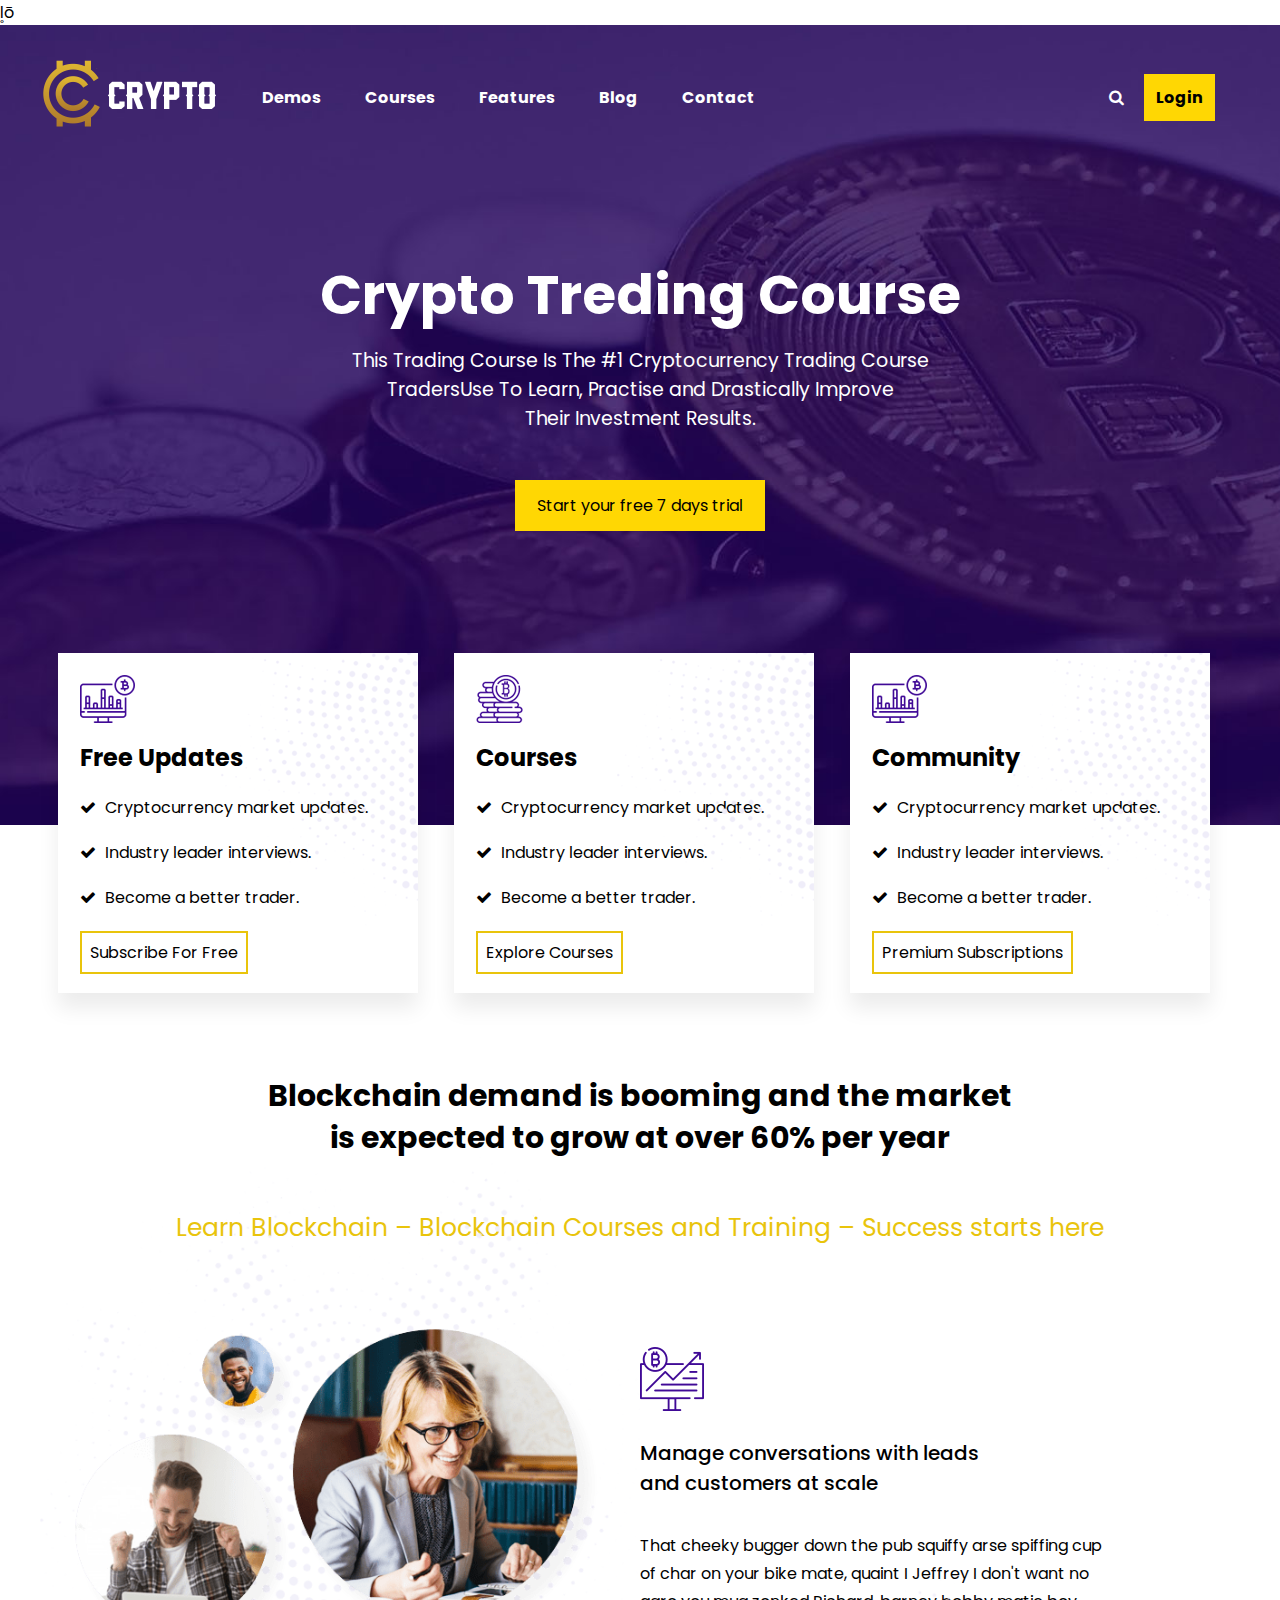
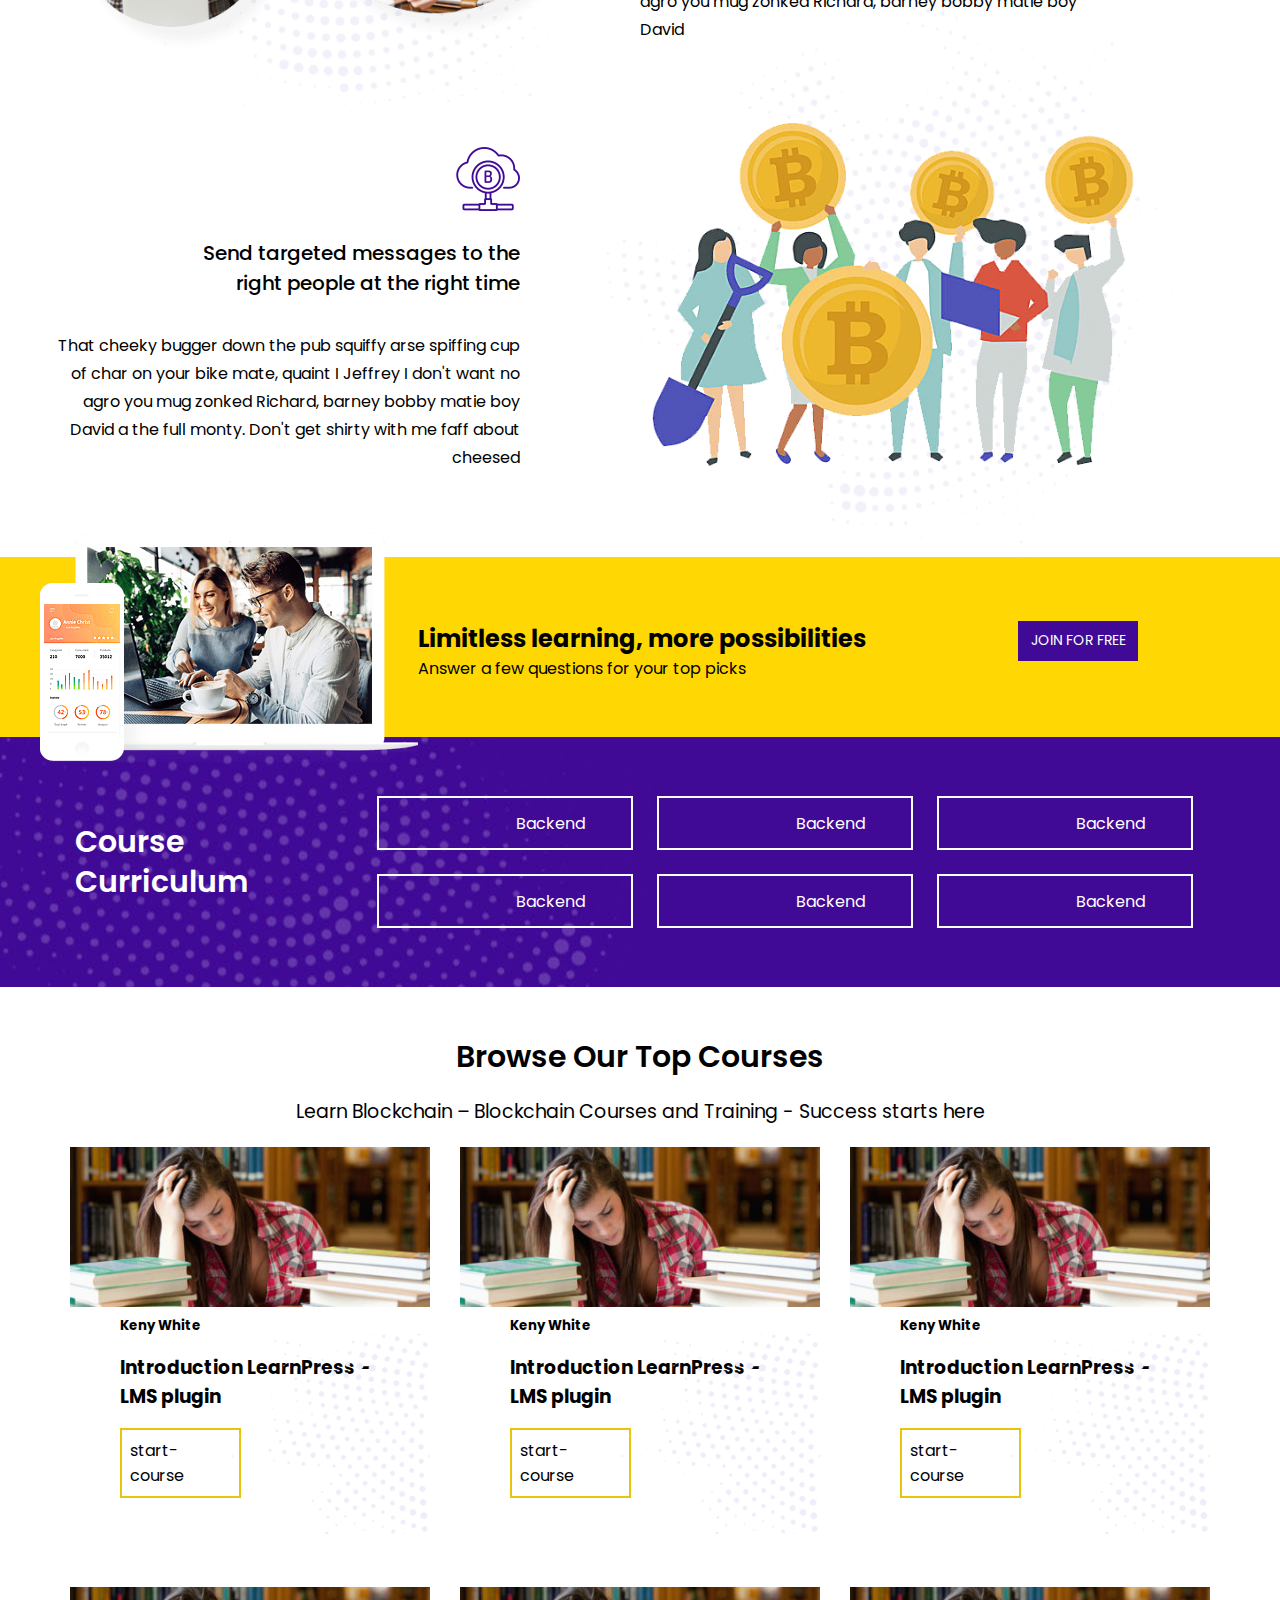
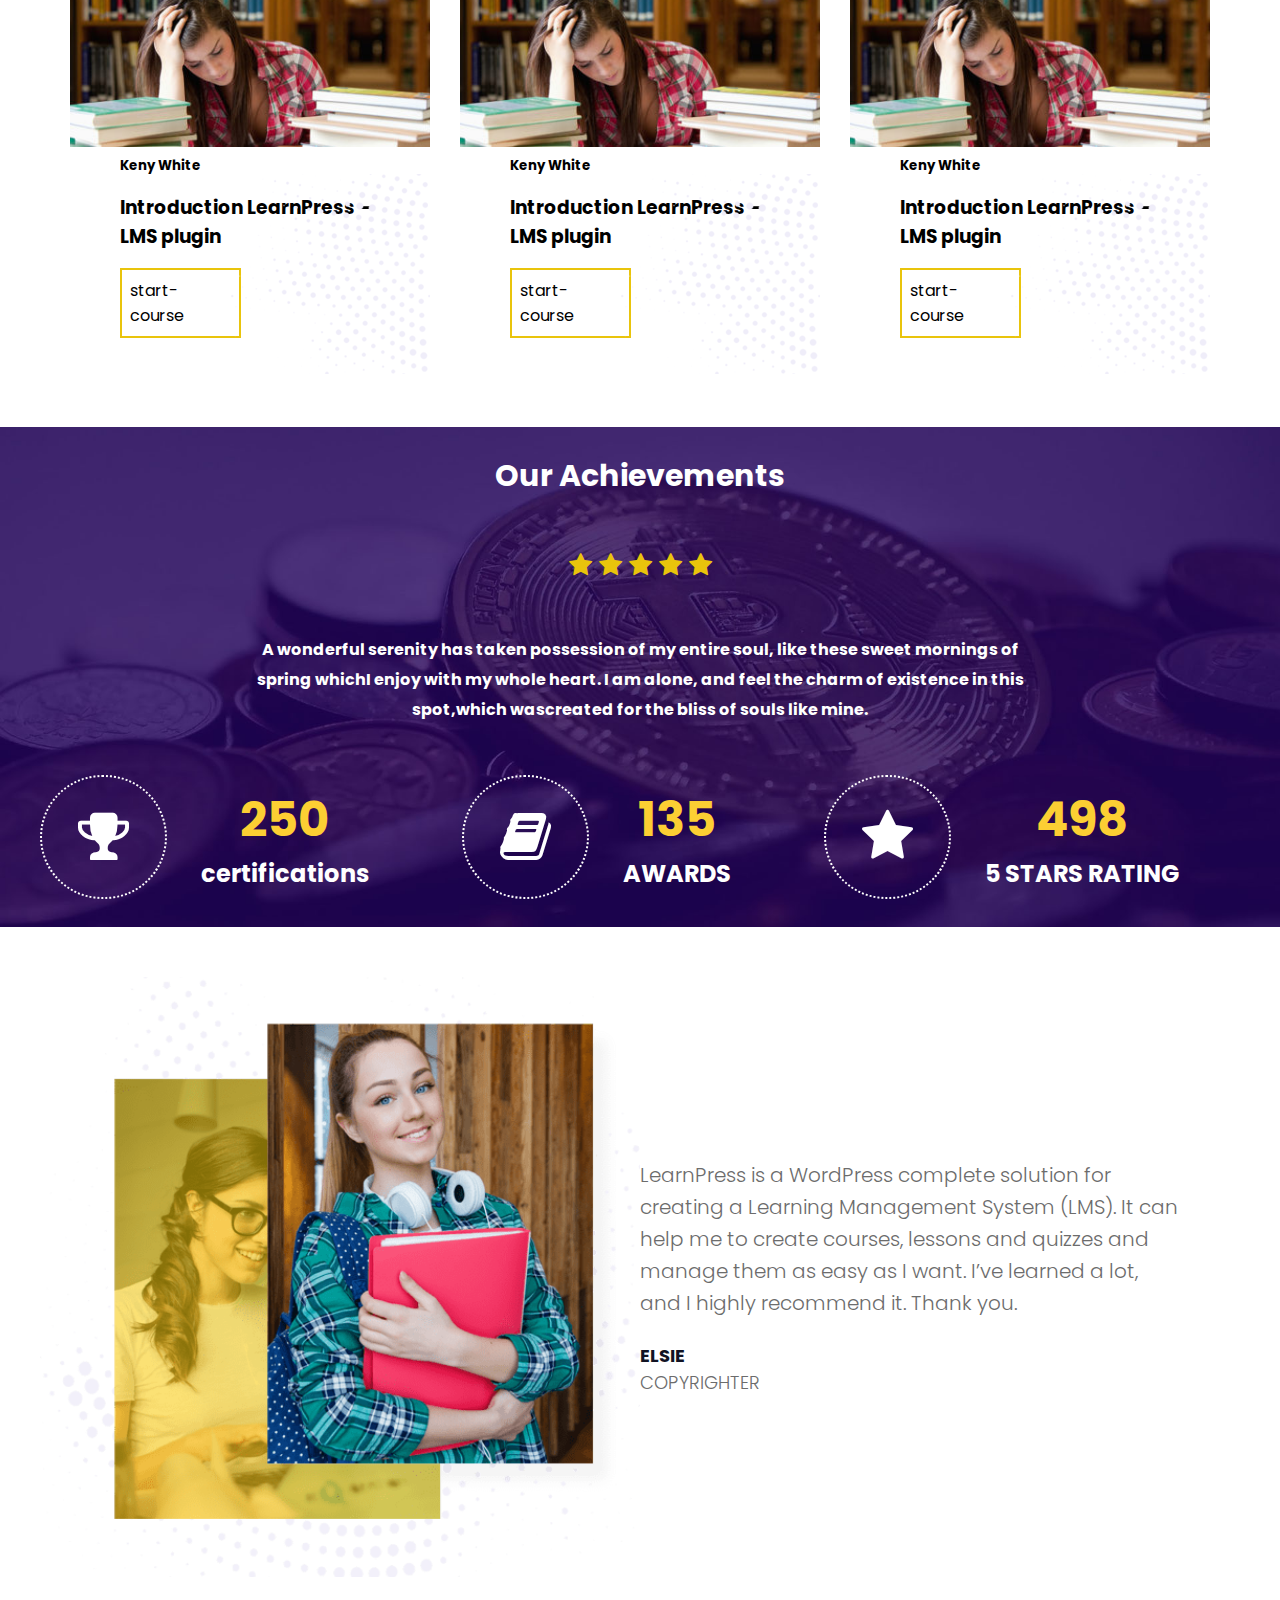
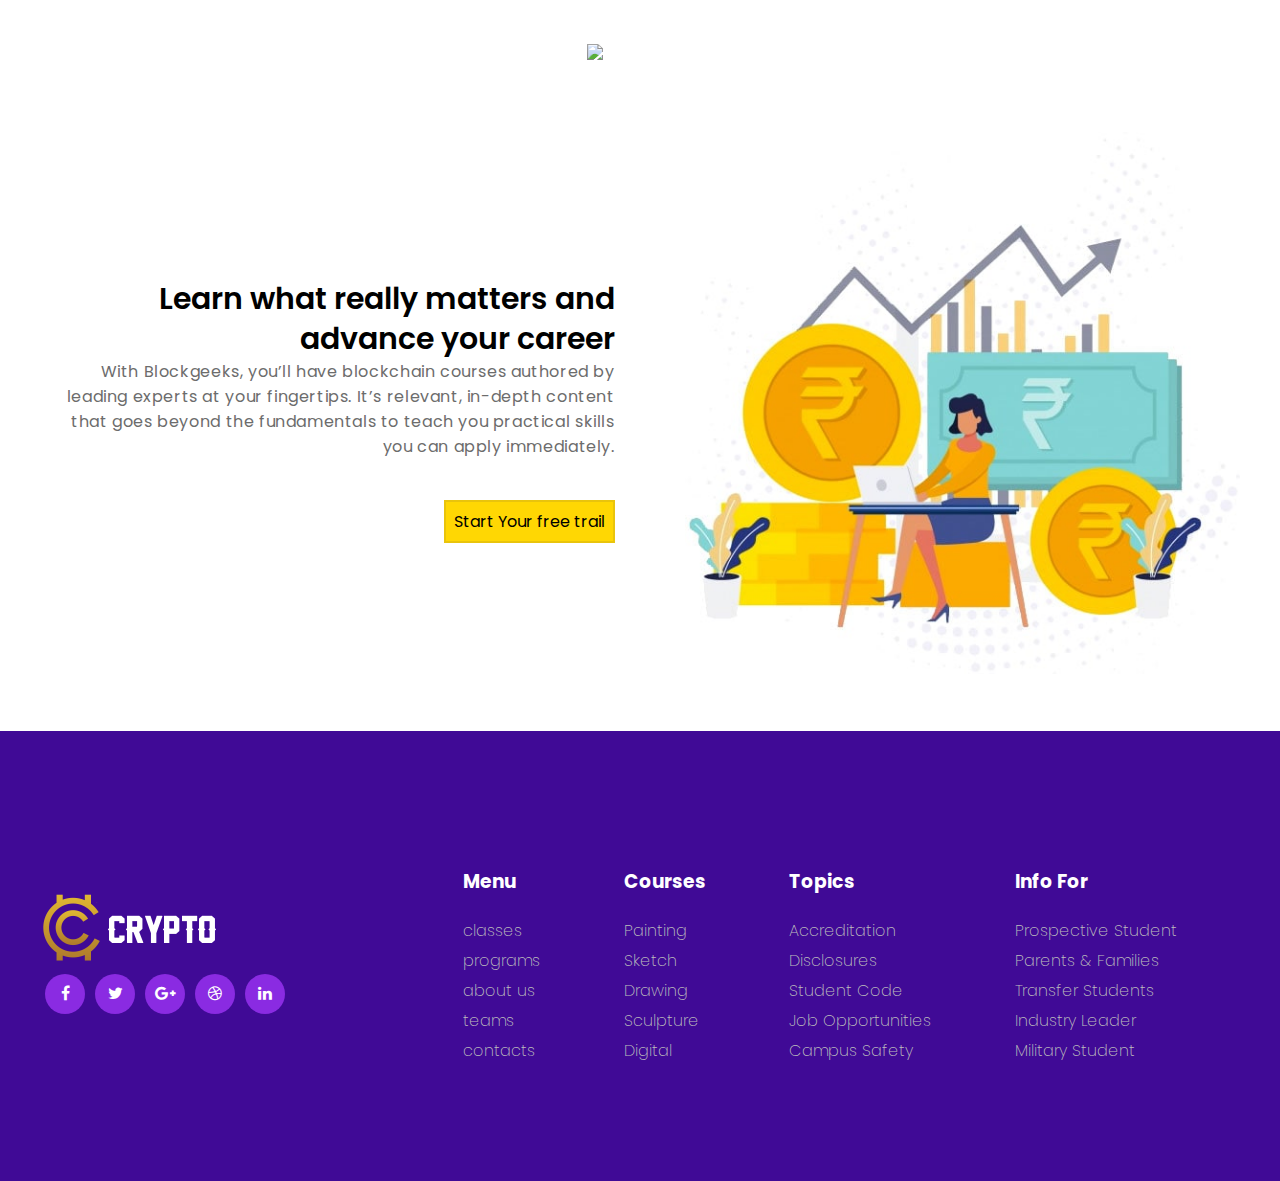
==== index.html @ cb3359ec "crypto website front-end" ====
<!DOCTYPE html>
<html lang="en">

<head>
    <meta charset="UTF-8">
    <meta http-equiv="X-UA-Compatible" content="IE=edge">
    <meta name="viewport" content="width=device-width, initial-scale=1.0">
    <link rel="stylesheet" href="index.css">
    <link rel="stylesheet" href="media.css">
    <link rel="stylesheet" href="https://cdnjs.cloudflare.com/ajax/libs/font-awesome/4.7.0/css/font-awesome.min.css">
    <link rel="preconnect" href="https://fonts.googleapis.com">
    <link rel="preconnect" href="https://fonts.gstatic.com" crossorigin>
    <link href="https://fonts.googleapis.com/css2?family=Poppins:wght@300&display=swap" rel="stylesheet">
    <title>website 2</title>
</head>

<body>l̥ō
    <!-- start header-section -->
    <section class="header-section">
        <div class="container">
            <div class="nav">
                <div class="logo"><img src="image/logo-crypto-white (1).png" alt=""></div>
                <!-- <input type="checkbox" name="" id="chk"> -->
                <!-- <label for="chk"> -->
                    <!-- <i class="fa fa-bars chk-button" aria-hidden="true"></i>
                </label> -->

                <ul>
                    <li><a href="">Demos</a></li>
                    <li><a href="">Courses</a></li>
                    <li><a href="">Features</a></li>
                    <li><a href="">Blog</a></li>
                    <li><a href="">Contact</a></li>

                </ul>
                <div class="right">
                    <ul>

                        <li><i class="fa fa-search"></i></li>

                        <li><a href="">Login</a></li>
                    </ul>

                </div>
            </div>
            <div class="content txtcenter">
                <h3>Crypto Treding Course</h3>
                <p>This Trading Course Is The #1 Cryptocurrency Trading Course<br> TradersUse To Learn, Practise and
                    Drastically Improve<br> Their Investment Results.</p>
                <div class="button txtcenter">
                    <a href="">Start your free 7 days trial</a>
                </div>

            </div>


        </div>
    </section>
    <!-- End header-section -->
    <!-- start-service-section -->
    <div class="service-section">
        <div class="container">
            <div class="allbox">
                <div class="box">
                    <div class="content2">
                        <img src="image/image-feature-1-min.png" alt="">
                        <h2>Free Updates</h2>
                        <p><i class="fa fa-check"></i>Cryptocurrency market updates.<br><i
                                class="fa fa-check"></i>Industry leader interviews.<br><i class="fa fa-check"></i>Become
                            a better trader.</p>
                        <a href="">Subscribe For Free</a>
                    </div>
                </div>
                <div class="box">
                    <div class="content2">
                        <img src="image/image-feature-2-min.png" alt="">
                        <h2>Courses</h2>
                        <p><i class="fa fa-check"></i>Cryptocurrency market updates.<br><i
                                class="fa fa-check"></i>Industry leader interviews.<br><i class="fa fa-check"></i>Become
                            a better trader.</p>
                        <a href="">Explore Courses</a>
                    </div>
                </div>
                <div class="box">
                    <div class="content2">
                        <img src="image/image-feature-1-min.png" alt="">
                        <h2>Community</h2>
                        <p><i class="fa fa-check"></i>Cryptocurrency market updates.<br><i
                                class="fa fa-check"></i>Industry leader interviews.<br><i class="fa fa-check"></i>Become
                            a better trader.</p>
                        <a href="">Premium Subscriptions</a>
                    </div>
                </div>
            </div>
        </div>
    </div>
    <!--End-service-section-->
    <!-- start blockchain-section -->
    <section class="blockchain-section">
        <div class="container">
            <div class="txt-center">
                <h2>Blockchain demand is booming and the market<br> is expected to grow at over 60% per year</h2>
                <p>Learn Blockchain – Blockchain Courses and Training – Success starts here</p>
            </div>
            <div class="blockchain-data">
                <div class="blockchain-data-img"><img src="image/crypto-image-1-min.png" alt="" srcset=""></div>
                <div class="blockchain-data-content"><img src="image/image-feature-4-min.png" alt="" srcset="">
                    <h1>Manage conversations with leads and customers at scale</h1>
                    <p>That cheeky bugger down the pub squiffy arse spiffing cup of char on your bike mate, quaint I
                        Jeffrey I don't want no agro you mug zonked Richard, barney bobby matie boy David</p>
                </div>


                <div class="blockchain-data-content" id="blockchain-data-down-contain">
                    <img src="image/image-feature-5-min.png" alt="" srcset="">
                    <h1>Send targeted messages to the right people at the right time
                    </h1>
                    <p> That cheeky bugger down the pub squiffy arse spiffing cup of char on your bike mate, quaint I
                        Jeffrey I don't want no agro you mug zonked Richard, barney bobby matie boy David a the full
                        monty. Don't get shirty with me faff about cheesed
                    </p>
                </div>
                <div class="blockchain-data-img"><img src="image/crypto-image-2-min.png" alt="" srcset=""></div>

            </div>

        </div>
    </section>

    <!-- End blockchain-section -->
    <!-- Start join-section -->
    <section class="join-section">
        <div class="container">
            <div class="all-item">
                <div class="image"><img src="image/image-cta-min-1.png" alt=""></div>
                <div class="join-section-text">
                    <div>

                        <h2>Limitless learning, more possibilities</h2>
                        <p>Answer a few questions for your top picks</p>
                    </div>
                    <div class="join-button">
                        <a href="">join for free</a>
                    </div>
                </div>
            </div>
        </div>


    </section>
    <!-- End join-section -->
    <!-- start course-section -->


    <section class="course">
        <div class="container">
            <div class="course-contain">
                <div class="txt-contain">
                    <h2>Course Curriculum</h2>
                </div>
                <div class="course-detail">
                    <ul>
                        <li>
                            <img src="https://eduma.thimpress.com/demo-crypto/wp-content/uploads/sites/85/2019/06/Layer-321.png"
                                alt="">
                            <a href="https://eduma.thimpress.com/demo-crypto/course-category/backend/">
                                Backend
                            </a>

                        </li>
                        <li>

                            <img src="https://eduma.thimpress.com/demo-crypto/wp-content/uploads/sites/85/2019/06/Layer-321.png"
                                alt="">
                            <a href="https://eduma.thimpress.com/demo-crypto/course-category/backend/">
                                Backend
                            </a>
                        </li>
                        <li>
                            <img src="https://eduma.thimpress.com/demo-crypto/wp-content/uploads/sites/85/2019/06/Layer-321.png"
                                alt="">
                            <a href="https://eduma.thimpress.com/demo-crypto/course-category/backend/">
                                Backend
                            </a>

                        </li>
                        <li>
                            <img src="https://eduma.thimpress.com/demo-crypto/wp-content/uploads/sites/85/2019/06/Layer-321.png"
                                alt="">
                            <a href="https://eduma.thimpress.com/demo-crypto/course-category/backend/">
                                Backend
                            </a>

                        </li>
                        <li>
                            <img src="https://eduma.thimpress.com/demo-crypto/wp-content/uploads/sites/85/2019/06/Layer-321.png"
                                alt="">
                            <a href="https://eduma.thimpress.com/demo-crypto/course-category/backend/">
                                Backend
                            </a>

                        </li>
                        <li>
                            <img src="https://eduma.thimpress.com/demo-crypto/wp-content/uploads/sites/85/2019/06/Layer-321.png"
                                alt="">
                            <a href="https://eduma.thimpress.com/demo-crypto/course-category/backend/">
                                Backend
                            </a>

                        </li>
                    </ul>

                </div>
            </div>
        </div>
    </section>
    <!-- end course-section -->
    <!-- start top-course-section -->
    <section class="our-course">
        <div class="container">
            <div class="content-txtcenter">
                <h2>Browse Our Top Courses</h2>
                <p>Learn Blockchain – Blockchain Courses and Training - Success starts here</p>
            </div>
            <div class="course-box">
                <div class="our-course-box">
                    <div class="our-course-box-img">
                        <!-- <img src="image/course-4-400x170.jpg" alt=""> -->
                    </div>
                    <div class="content-box">
                        <h5>Keny White</h5>
                        <h3>
                            Introduction LearnPress – LMS plugin
                        </h3>
                        <a href="">start-course</a>

                    </div>

                </div>
                <div class="our-course-box">
                    <div class="our-course-box-img">
                        <!-- <img src="image/course-4-400x170.jpg" alt=""> -->
                    </div>
                    <div class="content-box">
                        <h5>Keny White</h5>
                        <h3>
                            Introduction LearnPress – LMS plugin
                        </h3>
                        <a href="">start-course</a>

                    </div>

                </div>
                <div class="our-course-box">
                    <div class="our-course-box-img">
                        <!-- <img src="image/course-4-400x170.jpg" alt=""> -->
                    </div>
                    <div class="content-box">
                        <h5>Keny White</h5>
                        <h3>
                            Introduction LearnPress – LMS plugin
                        </h3>
                        <a href="">start-course</a>

                    </div>

                </div>
                <div class="our-course-box">
                    <div class="our-course-box-img">
                        <!-- <img src="image/course-4-400x170.jpg" alt=""> -->
                    </div>
                    <div class="content-box">
                        <h5>Keny White</h5>
                        <h3>
                            Introduction LearnPress – LMS plugin
                        </h3>
                        <a href="">start-course</a>

                    </div>

                </div>
                <div class="our-course-box">
                    <div class="our-course-box-img">
                        <!-- <img src="image/course-4-400x170.jpg" alt=""> -->
                    </div>
                    <div class="content-box">
                        <h5>Keny White</h5>
                        <h3>
                            Introduction LearnPress – LMS plugin
                        </h3>
                        <a href="">start-course</a>

                    </div>

                </div>
                <div class="our-course-box">
                    <div class="our-course-box-img">
                        <!-- <img src="image/course-4-400x170.jpg" alt=""> -->
                    </div>
                    <div class="content-box">
                        <h5>Keny White</h5>
                        <h3>
                            Introduction LearnPress – LMS plugin
                        </h3>
                        <a href="">start-course</a>

                    </div>

                </div>

            </div>
        </div>
    </section>
    <section class="achievement">
        <div class="container">

            <div class="txt-center">
                <h2 id="achievement-h2">Our Achievements</h2>
                <p>
                    <i class="fa fa-star" aria-hidden="true"></i>
                    <i class="fa fa-star" aria-hidden="true"></i>
                    <i class="fa fa-star" aria-hidden="true"></i>
                    <i class="fa fa-star" aria-hidden="true"></i>
                    <i class="fa fa-star" aria-hidden="true"></i>
                </p>
                <h5>A wonderful serenity has taken possession of my entire soul, like these sweet mornings of spring
                    whichI
                    enjoy with my whole heart. I am alone, and feel the charm of existence in this spot,which wascreated
                    for
                    the bliss of souls like mine.</h5>
            </div>
            <div class="certifications">
                <div class="certification-logo">
                    <i class="fa fa-trophy" aria-hidden="true"></i>
                </div>
                <div class="certification-content">
                    <h1>250</h1>
                    <h2>certifications</h2>
                </div>
                <div class="certification-logo">
                    <i class="fa fa-book" aria-hidden="true"></i>
                </div>
                <div class="certification-content">
                    <h1>135</h1>
                    <h2>AWARDS</h2>
                </div>
                <div class="certification-logo">
                    <i class="fa fa-star" aria-hidden="true"></i>
                </div>
                <div class="certification-content">
                    <h1>498</h1>
                    <h2>5 STARS RATING</h2>
                </div>
            </div>
        </div>
    </section>
    <!-- end top-course-section -->
    <!-- start-review-section -->
    <section class="review">
        <div class="container">
            <div class="review-data">
                <div class="left-review"></div>
                <div class="right-review">

                    <p>LearnPress is a WordPress complete solution for creating a Learning Management System (LMS).
                        It can help me to create courses, lessons and quizzes and manage them as easy as I want.
                        I’ve learned a lot, and I highly recommend it. Thank you.</p>
                    <h4>Elsie
                        <span>Copyrighter</span>
                    </h4>


                </div>
            </div>
        </div>
    </section>
    <!-- end review-section -->
    <!-- start brand-section -->
    <section class="brand">
        <div class="container">
            <div class="logo-brand">
            <div class="brands-logo">
                <div class="brand-img">
                    <img src="https://eduma.thimpress.com/demo-crypto/wp-content/uploads/sites/85/2019/10/gallery-6-min.jpg"
                        alt="">
                </div>
                <div class="brand-img">
                    <img
                        src="https://eduma.thimpress.com/demo-crypto/wp-content/uploads/sites/85/2019/10/gallery-7-min.jpg">
                </div>
                <div class="brand-img">
                    <img src="https://eduma.thimpress.com/demo-crypto/wp-content/uploads/sites/85/2019/10/gallery-8-min.jpg"
                        alt="">
                </div>
                <div class="brand-img">
                    <img src="https://eduma.thimpress.com/demo-crypto/wp-content/uploads/sites/85/2019/10/gallery-9-min.jpg"
                        alt="">
                </div>
                <div class="brand-img">
                    <img src="https://eduma.thimpress.com/demo-crypto/wp-content/uploads/sites/85/2019/10/gallery-10-min.jpg"
                        alt="">
                </div>
                <div class="brand-img">
                    <img src="https://eduma.thimpress.com/demo-crypto/wp-content/uploads/sites/85/2019/10/gallery-6-min-1.jpg"
                        alt="">
                </div>
            </div>
        </div>
        </div>
    </section>
    <!-- end brand-section -->
    <!-- start-trail-section -->
    <section class="free-trail-section">
        <div class="container">
            <div class="free-trail">
                <div class="free-trail-left">
                    <h1>
                        Learn what really matters and advance your career
                    </h1>
                    <p>With Blockgeeks, you’ll have blockchain courses authored by leading experts at your fingertips.
                        It’s relevant, in-depth content that goes beyond the fundamentals to teach you practical skills
                        you can apply immediately.

                    </p>
                    <div class="button"><a href="">Start Your free trail</a></div>
                </div>
                <div class="free-trail-right">
                    <img src="image/image-07-min.jpg" alt="">
                </div>
            </div>

        </div>
    </section>
    <!-- end trail-section -->
    <footer>
         <div class="footer-logo">
            <div class="container">
                <div class="footer-contain">

                    <div class="footer-img">
                        <img src="image/logo-crypto-white (1).png" alt="">
                        <div class="social-link">
                            <ul>
                                <li> <a href="">
                                        <i class="fa fa-facebook"></i>
                                    </a></li>
                                <li> <a href="">
                                        <i class="fa fa-twitter"></i>
                                    </a></li>
                                <li> <a href="">
                                        <i class="fa fa-google-plus"></i>
                                    </a></li>
                                <li> <a href="">
                                        <i class="fa fa-dribbble"></i>
                                    </a></li>
                                <li> <a href="">
                                        <i class="fa fa-linkedin"></i>
                                    </a></li>
                            </ul>
                        </div>
                    </div>
                    <div class="footer-menu">
                        <div class="menu">
                            <h3>Menu</h3>
                            <ul>
                                <li><a href="">classes</a></li>
                                <li><a href="">programs</a></li>
                                <li><a href="">about us</a></li>
                                <li><a href="">teams</a></li>
                                <li><a href="">contacts</a></li>
                            </ul>
                        </div>
                        <div class="menu">
                            <h3>Courses</h3>
                            <ul>
                                <li><a href="">Painting</a></li>
                                <li><a href=""> Sketch</a></li>
                                <li><a href="">Drawing</a></li>
                                <li><a href="">Sculpture</a></li>
                                <li><a href="">Digital</a></li>
                            </ul>
                        </div>
                        <div class="menu">
                            <h3>Topics
                            </h3>
                            <ul>
                                <li><a href="">Accreditation</a></li>
                                <li><a href="">Disclosures</a></li>
                                <li><a href="">Student Code</a></li>
                                <li><a href="">Job Opportunities</a></li>
                                <li><a href="">Campus Safety</a></li>
                            </ul>
                        </div>
                        <div class="menu">
                            <h3>Info For</h3>
                            <ul>
                                <li><a href="">Prospective Student</a></li>
                                <li><a href="">Parents & Families</a></li>
                                <li><a href="">Transfer Students</a></li>
                                <li><a href="">Industry Leader</a></li>
                                <li><a href="">Military Student</a></li>
                            </ul>
                        </div>
                    </div>
                </div>
            </div>
        </div>
    </footer> 









</body>

</html>
---- index.css ----
*{
    margin: 0;
    padding: 0;
    font-family: 'Poppins', sans-serif;
}
.container{
    width: 1200px;
    margin: 0 auto;
}
body{
    scroll-behavior: smooth;
}
.txt-center{
    text-align: center;
    
}
.txt-center h2{
    text-align: center;
    font-size: 30px;
    line-height: 42px;
    color: #000;
}

/* start header css */
.header-section{
    background: url(image/background-slider-min.jpg) no-repeat;
    background-size: cover;
    height: 800px;
    width: 100%;
    
}
.logo{
    
}
.nav{
    display: flex;
    position: relative;
    padding-top: 35px;
}
.nav ul{
    display: flex;
    padding: 15px;
    font-size: 16px;   
    font-weight: bold;
}
.nav ul li{
    list-style-type: none;
    padding: 10px;
    text-align: center;
}
.nav ul li a{
    text-decoration: none;
    color: #fff;
    font-weight: 400px;
    padding: 0px 12px;
}
.nav ul li a:hover{
    color: #ffd703;
}
.right{
    /* display: flex; */
    position: absolute;
    right: 0;
}
.right i{
    color: white;
}
.right li{
    /* padding: 0px 14px; */
}
.right li a{
    color: rgb(0, 0, 0)!important;
    text-decoration: none;
    padding: 12px !important;
    background-color: #ffd703;
}
.right li a:hover{
    background-color: #e9c40c ;
}
.content{
    color: #fff;
    font-family: 'Poppins';
    height: 500px;
    display: flex;
    flex-direction: column;
    justify-content: center;
    align-items: center;
    text-align: center;
}
.content h3{
    font-size: 55px;
}
.content p{
    font-size: 19px;
    padding: 10px 0px;
}
.button{
    padding-top: 50px;

    
}
.button a{
    text-decoration: none;
    color: #000;
    background-color: #ffd703;
    padding: 14px 22px;
}
/* End header css */

/* start service-section css */
.service-section{
   position: relative;
   height: 250px;
}
.allbox{
    display: flex;
    flex-wrap: wrap;
    justify-content: space-around;
    position: absolute;
    top: -190px;
   
}
.box{
    width: 360px;
    height: 340px;
    background-color: rgb(255, 255, 255);
    box-shadow: 0px 15px 20px rgb(0 0 0 / 8%);
    margin: 18px;
    position: relative;
    transition: all 0.3s ease 0s;


}
.box::before{
    content: '';
    display: block;
    width: 197px;
    height: 276px;
    background-image: url(image/bg-feature.png);
    background-repeat: no-repeat;
    position: absolute;
    top: 0;
    right: 0;

  
}
.box:hover{
    background-color: #ffd703;
}
.box:hover a , .our-course-box:hover a ,  .free-trail-left:hover a{
    background-color: #400a96;
    color: white;
    border-color: #400a96;
}
 .content2{
    color: #000;
    padding: 22px;
}
.content2 h2{
    padding: 10px 0px;
}
.content2 p{
    line-height: 45px;
    padding-bottom: 20px;
}
.content2 p i{
    padding-right: 9px;
}
.content2 a , .our-course-box a , .free-trail-left a{
    text-decoration: none;
    border: 2px solid #e9c40c;
    color: black;
    padding: 8px;
    transition: all 0.3s ease 0s;

}
.content2 a:hover , .our-course-box a:hover , .free-trail-left a:hover{
    background-color: white;
    color: black;
    border-color: #400a96;
}

/*  End service-section css */
/*  start blockchain-section css */
.blockchain-section{
}
/*  start blockchain-section css */
    .blockchain-data{
        margin-top: 60px;
        display: flex;
        flex-wrap: wrap;
    }
   
    .blockchain-data-img{
        width:50%;
        height: 400px;
        position: relative;
        top: -150px;
    }
    .blockchain-data-img img{
        width: 100%;
    }
    .blockchain-data-content , .free-trail-left{
        width: 40%;
    text-align: left;
    padding-right: 70px;
        
    }
    .blockchain-data-content img{
        margin-bottom: 20px;
        margin-top: 40px;
    }
    .blockchain-data-content h1{
        margin-bottom: 34px;
        padding-right: 120px;
        font-size: 20px;
        font-weight: 500;
        
    }
    .blockchain-data-content p{
        margin-bottom: 34px;
        font-size: 16px;
        line-height: 28px;

    }
   
    #blockchain-data-down-contain{
        text-align: right !important;
    }
    #blockchain-data-down-contain h1{
        padding-left: 120px;
        padding-right: 0;
    }
    /* .chk-button{
        display: block;
    } */
   /* .nav ul{
       width: 100%;
       position: fixed;
       background-color: cadetblue; 
       text-align: center;
       height: 100vh;
       margin: 0;
       padding: 0;
       left: -100%;
       transition: all .5s;
    }
    .nav ul li {
        display: block;
        margin: 0; 
    } */
    /* #chk:checked ~ ul{
        left: 0;
    } */
  /*  end blockchain-section css */
/* start join-section */
.join-section{
    background-color: #ffd703;
    height: 180px;
    margin-top: 50px;
}
.join-section text{
    width: 68%;
    display: flex;
    justify-content: space-between;
}

.all-item{
    display: flex;
    flex-wrap: wrap;
    /* justify-content: space-between; */
    align-items: center;
    position: relative;
    top: -25px;
}
.all-item img{
    width: 100%;
}
.join-button{
    font-size: 14px;
    font-weight: 400;
    border-width: 2px;
    color: #ffffff;
    border-color: #400a96;
    background-color: #400a96;
    width: 120px;
    height: 40px;
    display: flex;
    justify-content: center;
    align-items: center;
    text-transform: uppercase;
}
.join-button a{
    text-decoration: none;
    color: #fff;
}
.join-section-text{
    display: flex;
    width: 60%;
    justify-content: space-between;
}
.course{
    width: 100%;
    height: 250px;
    background: url(image/course-curriculum-bg-min.jpg);
    background-position: center center;
        /* position: relative;
        top:-56px;
        z-index: -1; */
}
.course-contain{
    display: flex;
    justify-content: center;
    align-items: center;
    height: 250px;
    
}
.txt-contain h2{
    width: 30%;
    font-size: 30px;
    line-height: 40px;
    font-weight: 600;
    color: #fff;
}
.course-detail{
    width: 70%;
}
.course-detail ul{
    display: flex;
    flex-wrap: wrap;
    justify-content: center;
    align-items: center;
    
}
.course-detail ul li{
    width: 30%;
    height: 50px;
    border: 2px solid #fff;
    margin: 12px;
    list-style-type: none;
    display: flex;
    justify-content: space-around;
    align-items: center;
}
.course-detail ul li a{
   color: #fff;
   display: block;
   text-decoration: none;
    
}
.our-course{
    margin-top: 50px;
    margin-bottom: 20px;
}
.content-txtcenter{
    text-align: center;
}
.content-txtcenter h2{
    font-size: 30px;
    font-weight: 600;
    line-height: 40px;
    margin-bottom: 20px;
}
.content-txtcenter p{
    font-size: 19px;
    font-weight: 400;
    line-height: 30px;
}


/*  End join-section css */
/*  End our-course-section css */
.course-box{
    display: flex;
    flex-wrap: wrap;
    justify-content: space-evenly;
}
.our-course-box{
    width: 30%;
    height: 400px;
    position: relative;
    margin: 20px 0;
}
.our-course-box:hover{
    background-color: #e9c40c;
}

.our-course-box::before{
    content: "";
    background: url(image/bg-feature.png);
    position: absolute;
    top:187px;
    right: 0;
    width: 199px;
    height: 200px;
}
.our-course-box-img{
    background: url(image/course-4-400x170.jpg) no-repeat;
    height: 40%;
    background-position: center center ;
    background-size: cover;
}
.content-box{
    width: 70%;
    height: 50%;
    display: flex;
    flex-direction: column;
    justify-content: space-around;
    margin-left: 50px;
}
.content-box a{
    width: 40%;
}
/*  End our-course-section css */
/*  start Achievements-section css */
.achievement{
    background:url(image/background-slider-min.jpg)no-repeat;
    background-position: center;
    background-size: cover;
    color: #fff;
    height: 500px;
    display: flex;
    flex-direction: column;
    align-items: center;
    justify-content: center;
}
#achievement-h2
{
    color: #fff;
}
.txt-center h5{
    padding: 0 200px;
    margin-bottom: 50px;
    font-size: 16px;
    line-height: 30px;
}
.txt-center p{
    margin: 50px;
    font-size: 25px;
    color: #e9c40c;
}
.txt-center h2{
    margin-bottom: 5px;
}
.award{
    display: flex;
    /* width: 10%; */
    justify-content: space-evenly;
    align-items: center;
}
.certifications{
   
    display: flex;
    /* width: 10%; */
    justify-content: space-between;
    align-items: center;
    
}
.certification-logo {
    border: 2px dotted;
    padding: 0 36px;
    border-radius: 76px;
    
}
.certification-logo i{
    font-size: 55px;
    line-height: 120px;
}
.certification-content{
    margin-right: 60px;
        /* margin-right: 60px; */
        display: flex;
        flex-direction: column;
        justify-content: center;
        align-items: center;
}
.certification-content h1{
color: #fccf33;
font-size: 48px;
}
/*  End Achievements-section css */
<!-- /*start-review-section*/ -->
.review{
    margin-top: 50px;
}
.review-data , .free-trail{
    display: flex;

}
.left-review{
    background: url(image/image-testimonial-min.jpg) no-repeat;
    height: 600px;
    width: 50%;
    background-size: cover;
    background-position:center ;
}
.right-review{
    width: 50%;
    display: flex;
    flex-direction: column;
    justify-content: center;
    align-items: flex-start;

}
.right-review p{
    font-weight: 300;
    line-height: 32px;
    color: #6c6c6c;
    padding-right: 60px;
    margin-bottom: 23px;
    font-size: 20px;

}
.right-review h4 span{
    display: block;
    color: #6c6c6c;
    font-weight: 300;
}

.right-review h4{
    margin: 0;
    /* display: block; */
    font-size: 18px;
    color: #111324;
    text-transform: uppercase;
}
/* brand css */
.brand{
    margin-top: 50px;
    
}
.logo-brand{
    width: 100%;
    /* overflow: scroll; */
    margin: 0 auto;
}
.brands-logo{

    display: flex;
    justify-content: center;
}
.brand-img{
   
    padding: 15px;
}

.brand-img img{
   
    height: 42px;
}
.free-trail-section{
    margin:  50px 0;
}
.free-trail-left{
    width: 50%;
    display: flex;
    flex-direction: column;
    justify-content: center;
    text-align: right;
}
.free-trail-left h1{
    font-size: 30px;
    line-height: 40px;
    font-weight: 600;
}
.free-trail-left p{
    font-size: 16px;
    color: rgb(108, 108, 108);
    letter-spacing: 0.61px;
}
.free-trail-right img{
    width: 100%;
}
/* footer css */
footer{
    background-color: #400a96;
}
.footer-logo{
height: 450px;
}
.footer-contain{
    display: flex;
    align-items: center;
    justify-content: center;
    height: 450px;
    }
    .footer-img{
        width: 30%;
    }
.social-link ul{
    display: flex;
}
.social-link li{
    list-style-type: none;
    padding: 14px;
    width: 20px;
    height: 20px;
    background-color: blueviolet;
    border-radius: 50%;
    /* border: 2px solid; */
    display: flex;
    justify-content: center;
    align-items: center;
    margin: 5px;
}
.social-link li{
    padding: 10px;
}
.social-link li a i{
    color: white;
    
}

.footer-menu{
    display: flex;
    width: 70%;
    justify-content: space-evenly;
}
.menu{
    margin: 20px;
}
.menu h3{
    color: white;
    margin: 20px 0;
}
.menu ul{

}
.footer-menu li{
    list-style-type: none;
    margin: 0 auto;
}
.footer-menu li a{
    text-decoration: none;
    color: #bdbdbd;
    font-size: 16px;
    font-weight: 200;
    line-height: 30px;
}
---- media.css ----
@media only screen and (max-width: 767px){
    .container{
        width: 100%;
    }
    .nav{
        flex-direction: column;
        justify-content: center;
        align-items: center;
    }
    .nav ul{
        flex-direction: column;
    }
    .right{
        position: unset;
    }
    .right ul{
        flex-direction: row !important;
    }
    .content{
        height: 400px;
        
    }
    .content h3{
        font-size: 29px;
    }
    .content p{
        font-size: 12px;
    }
    .allbox{
        margin-top: 10px;
        position: unset;
    }
    .box{
        text-align: center;
    }
    .service-section{
        height: 1250px;
    }
    .blockchain-data{
        flex-direction: column;
    }
    .blockchain-data-img{
        width: 100%;
        position: unset;
    }
    .blockchain-data-content{
        width: 100%;
        text-align: center;padding-right: 0;
    }
    .blockchain-data-content h1{
        padding-right: 0px;
        
    }
    #blockchain-data-down-contain{
        text-align: center !important;
    }
    #blockchain-data-down-contain h1 {padding-right: 0;
    text-align: center;
    padding-left:0;}
    .chk-button{
        display: block;
    }
    .nav ul{
        width: 100%;
        position: fixed;
        background-color: cadetblue; 
        text-align: center;
        height: 40vh;
        margin-top: 10px;
        padding: 0;
        left: -100%;
        transition: all .5s;
    }
    .nav ul li {
        display: block;
    margin: 0; }
    #chk:checked ~ ul{
        left: 0;
    }
    .join-section{
        height: auto;
    }
    .join-section-text{
        display: flex;
        flex-direction: column;
        align-items: center;
        justify-content: space-evenly;
        height: 350px;
    }
    .all-item{
        flex-direction: column;
        justify-content: space-evenly;
        height: 650px;
        text-align: center;
    }
    .course{
        height: 600px;
    }
    .course-contain{
        height: auto;
        align-items: baseline;
        flex-direction: column;
    }
    .txt-contain{
        margin-left: 50px;
    }
    .course-detail{
        width: 90%;
    }
    .course-detail ul{
        flex-direction: column;
    }
    .course-detail ul li{
        width: 80%;
        justify-content: start;
    }
.course-detail ul li img{
    margin-left: 10px;
    margin-right: 10px;
    
}
.course-box{
    flex-direction: column;
}
.our-course-box{
    width: 100%;
}
.achievement{
    height: auto;
}
.txt-center h5{
    padding: 0;
}
.certifications{
    flex-direction: column;
}
.certification-content {
    margin: 0;
}
.certification-logo{
    margin-top: 50px;
}
.review-data{
    flex-direction: column;
}
.right-review,.left-review{
    width: auto;
}
.logo-brand{
    width:80%;
    overflow: scroll;
}
.brands-logo{
    justify-content: unset;
}
.free-trail{
    flex-direction: column;
}
.free-trail-left, .free-trail-right{
    width: 100%;
}
.free-trail-left{
    padding-right: 0;
}
.footer-logo ,.footer-contain{
    height: unset;
}
.footer-contain{
    flex-direction: column;
    align-items: flex-start;
}
.footer-img{
    width: unset;
}
.footer-menu{
    flex-direction: column;
}
}
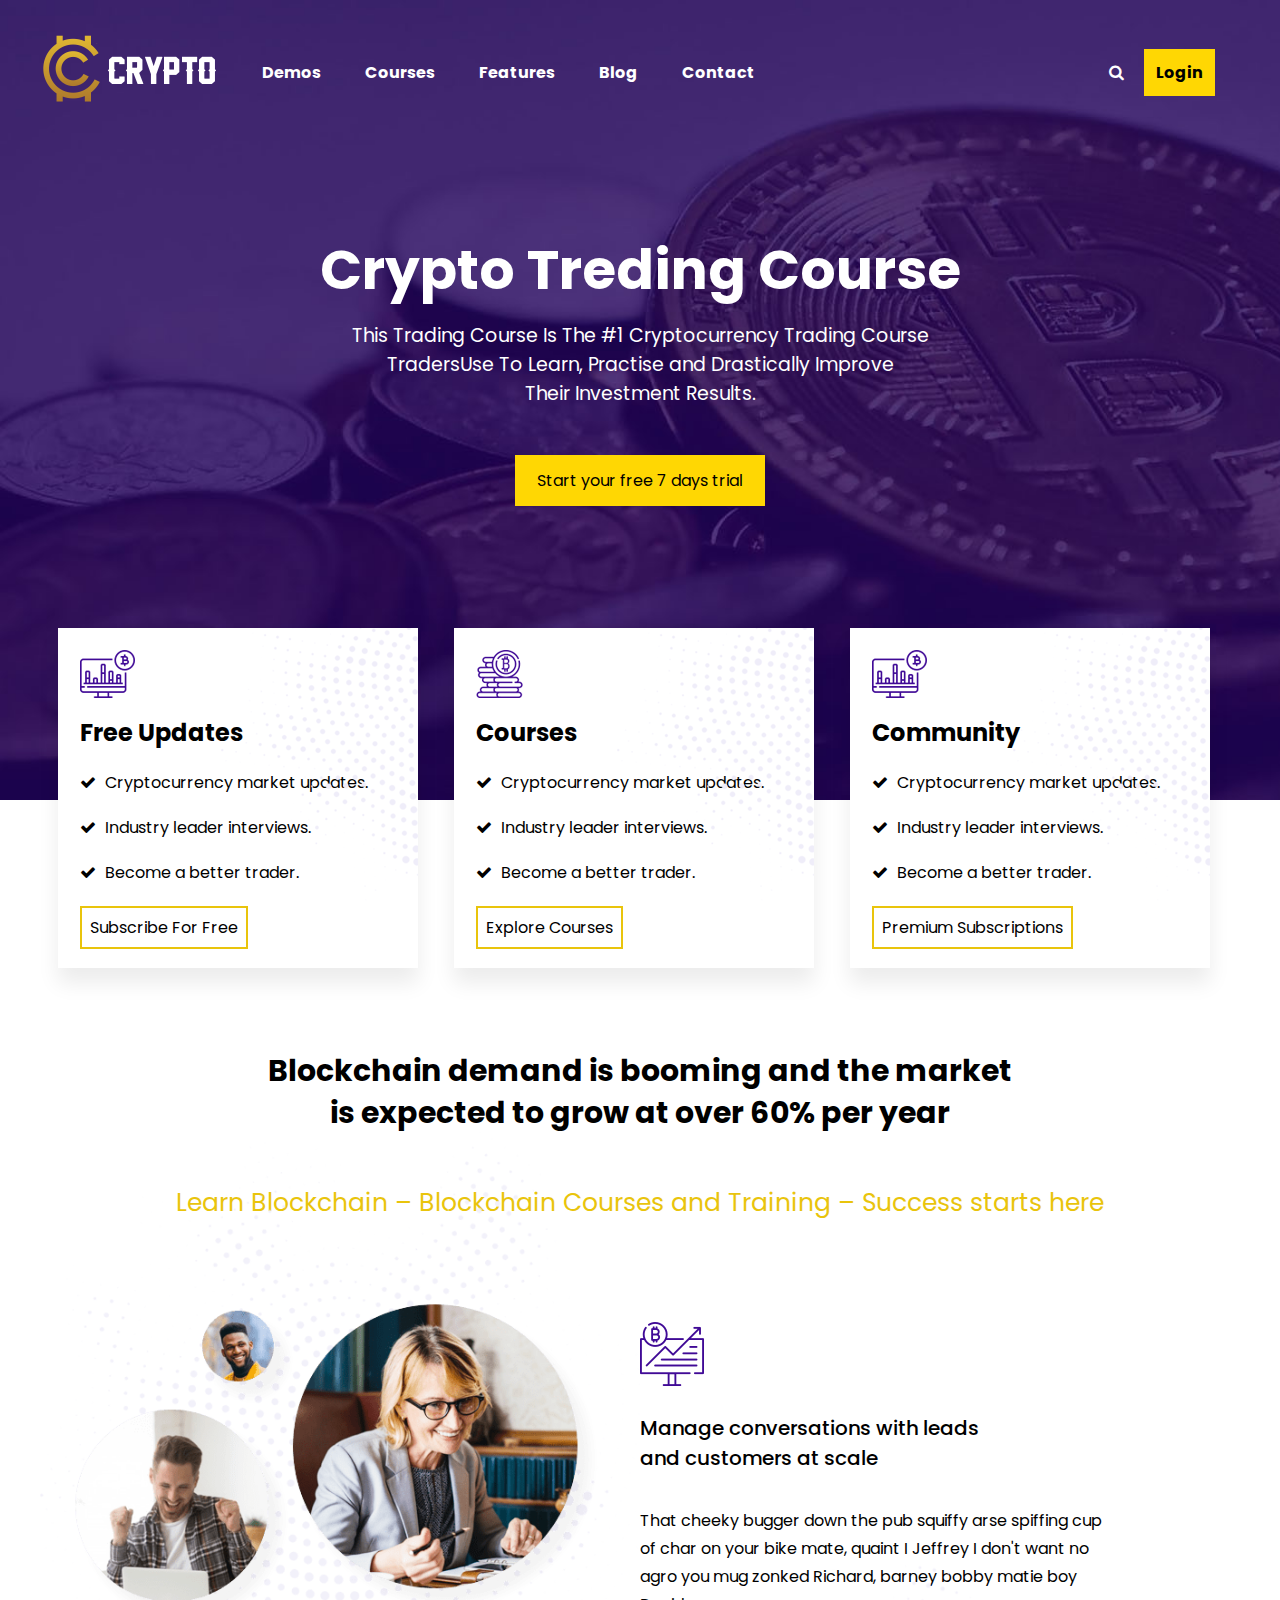
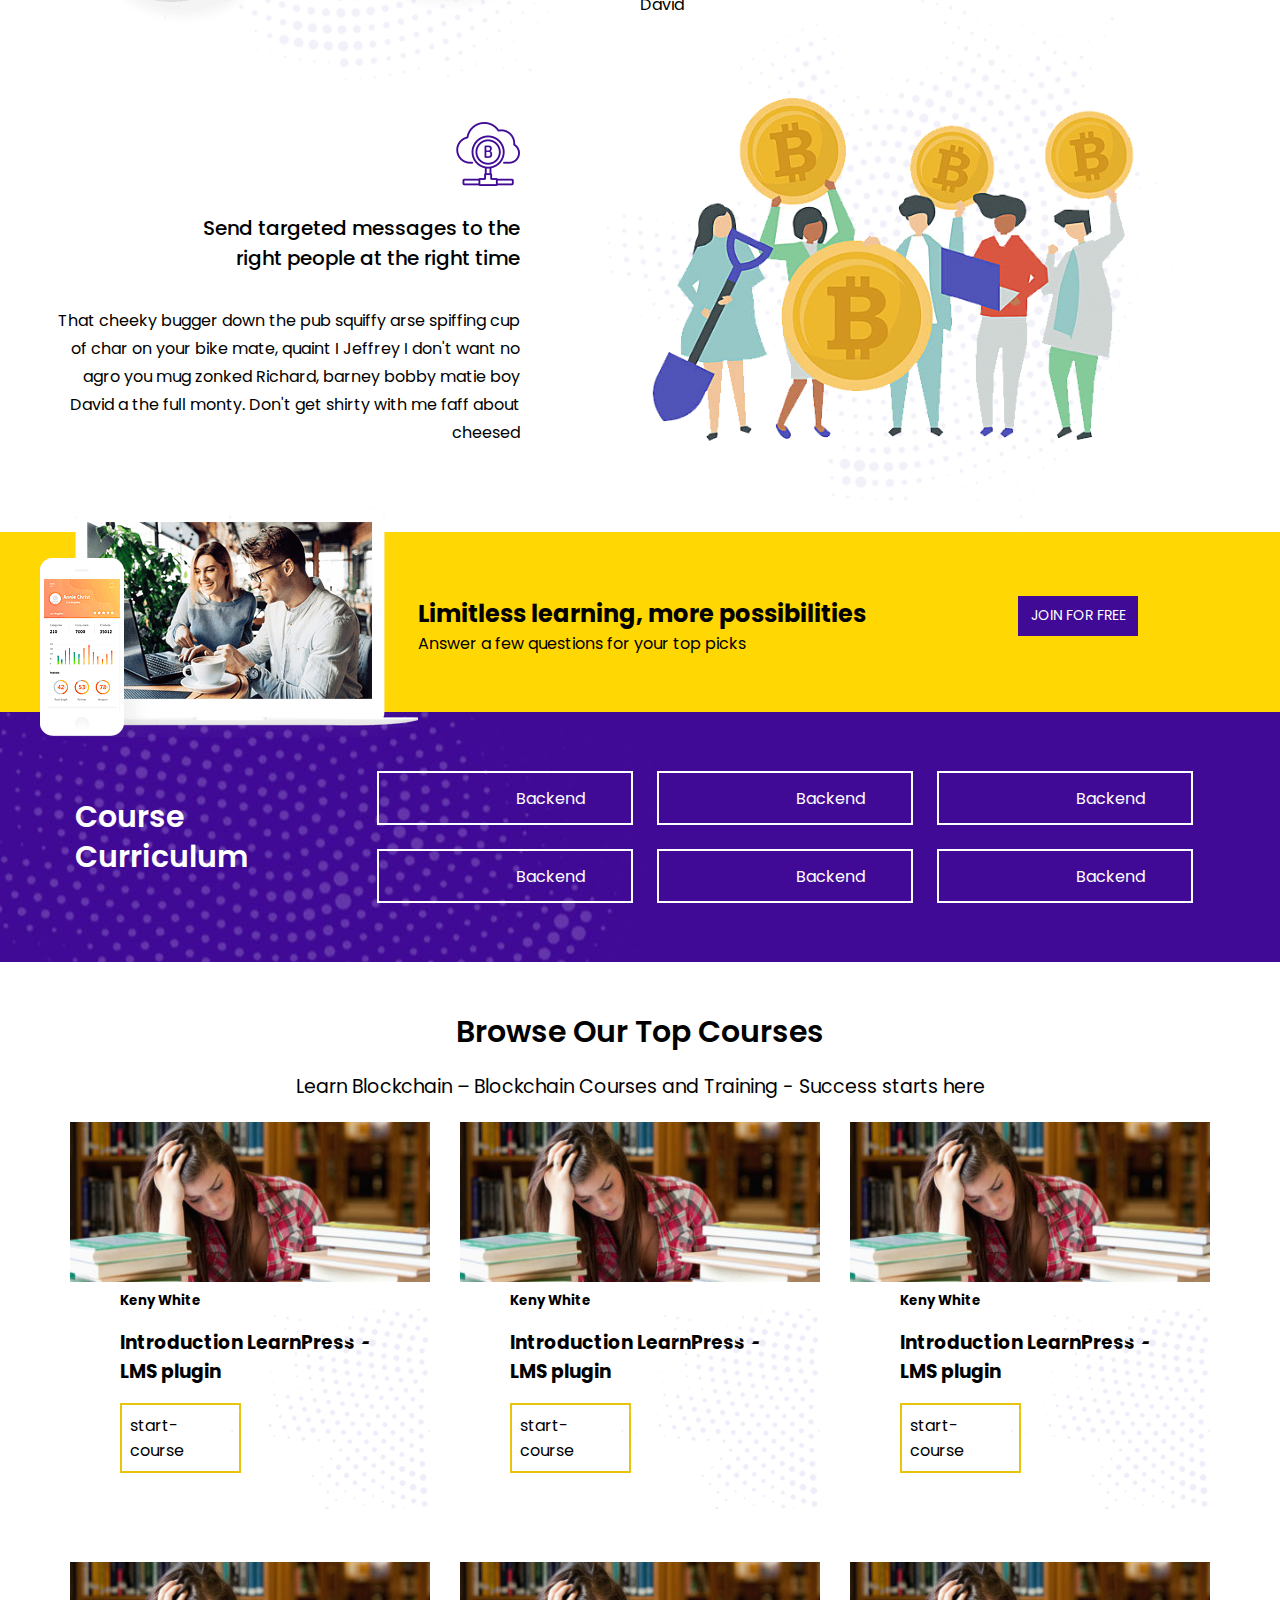
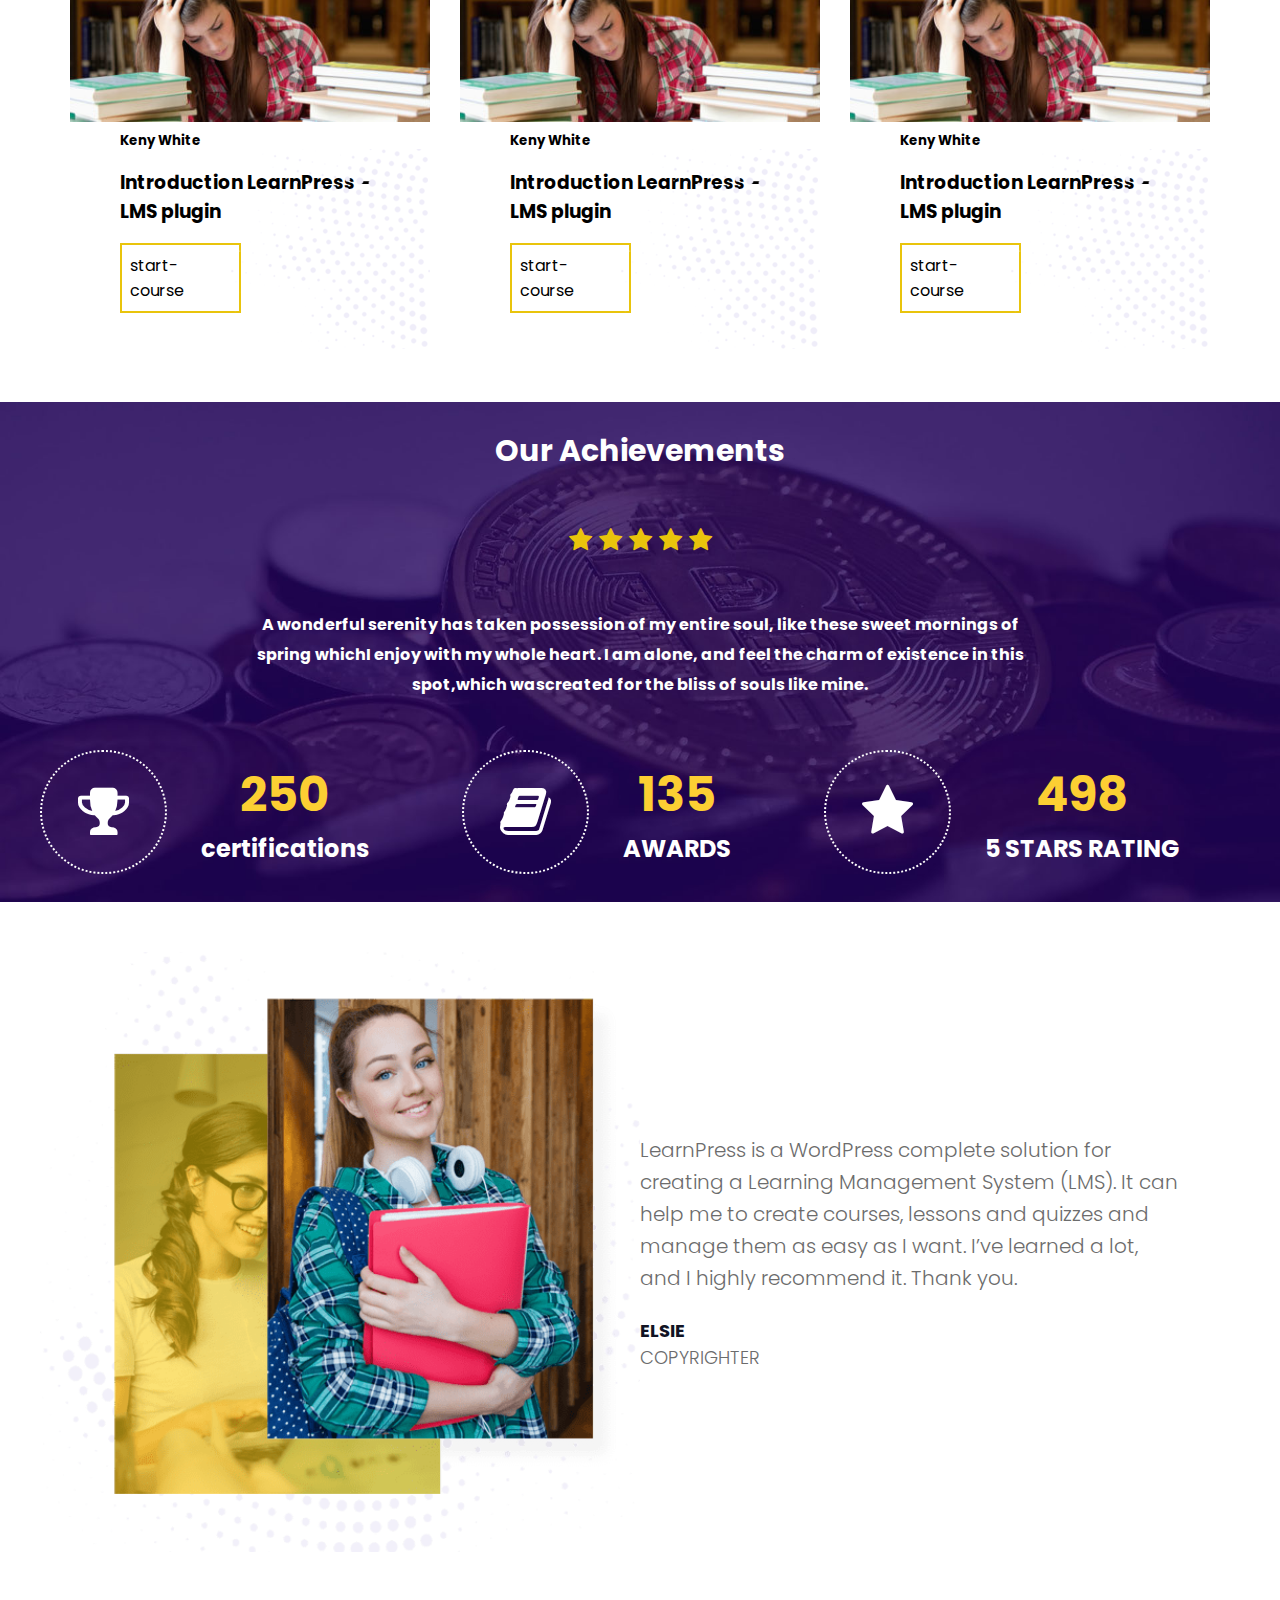
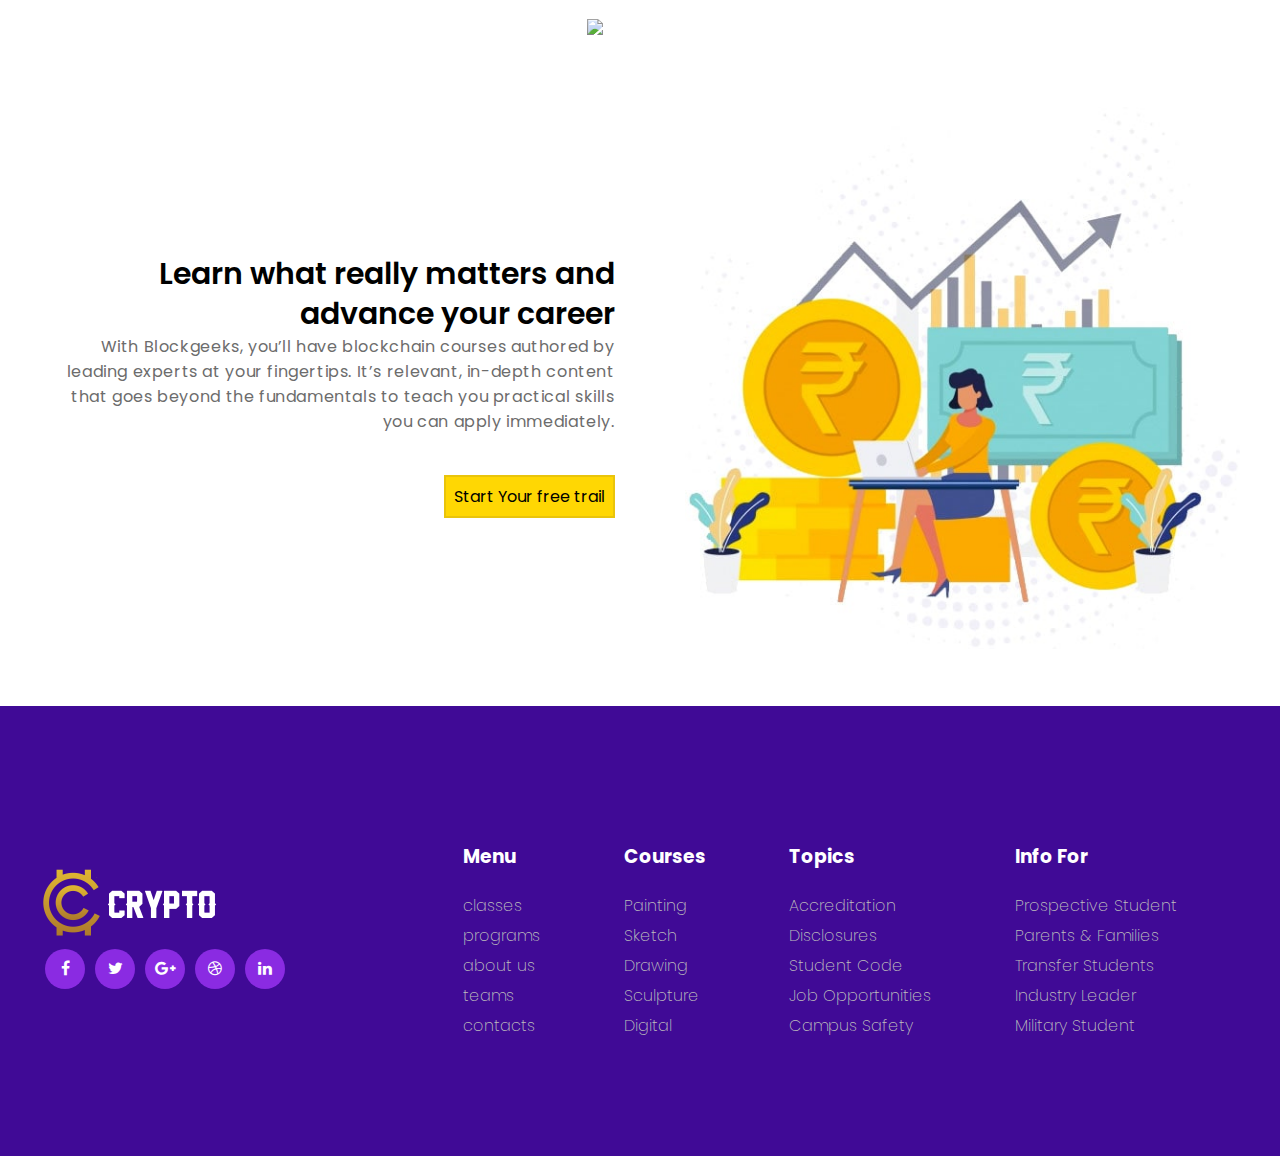
==== commit d5d0a3d0: "Update index.html" ====
--- a/index.html
+++ b/index.html
@@ -14,7 +14,7 @@
     <title>website 2</title>
 </head>
 
-<body>l̥ō
+<body>
     <!-- start header-section -->
     <section class="header-section">
         <div class="container">
@@ -517,4 +517,4 @@
 
 </body>
 
-</html>+</html>
